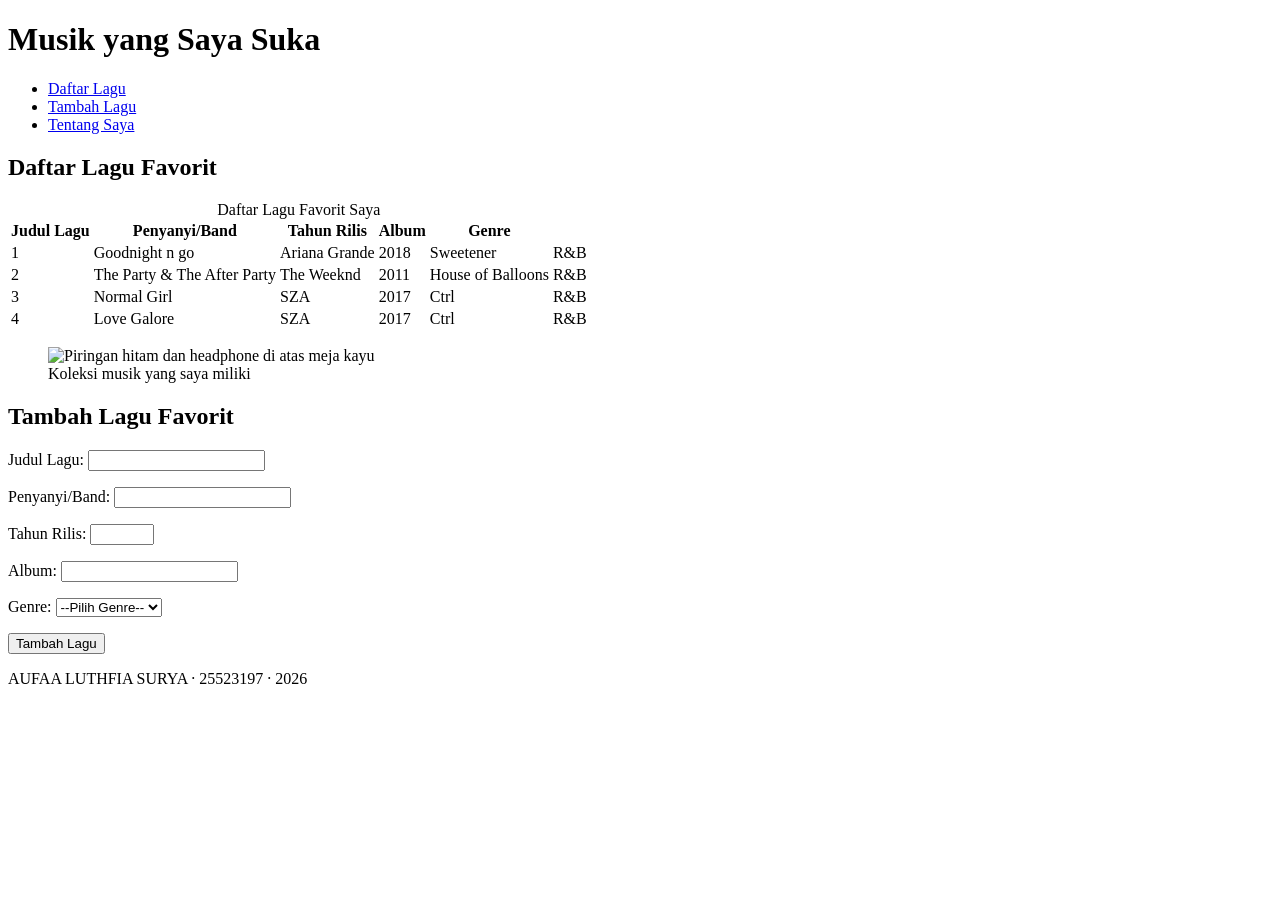
==== Woeksheetp4/Profil (2).html @ 4668ce4e "Add files via upload" ====
<!DOCTYPE html>
<!--
  KERANGKA AWAL — Halaman Profil Saya
  PABW 2026/2027 · Pertemuan 3

  Cara pakai:
  1. Salin berkas ini, ganti nama menjadi profil.html
  2. Ganti setiap tulisan TODO dengan isi milik Anda SENDIRI
  3. Simpan, lalu buka di peramban (F5 untuk memuat ulang)
  4. Kerjakan berurutan mengikuti Lembar B, C, D, dan E pada worksheet

  Jangan menghapus komentar TODO sebelum bagian itu Anda kerjakan —
  komentar itu adalah daftar periksa Anda sendiri.
-->
  
<html lang="id">
<head>
 <!-- TODO B.1: tambahkan dua baris meta di bawah ini: -->
  <title>Musik yang Saya Suka</title>
       <meta charset="utf-8">
       <meta name="viewport" content="width=device-width, initial-scale=1">
</head>
<body>

  <!-- TODO C.1: buat <header> di sini.
       Isinya: satu <h1> berisi judul halaman Anda.
       Di dalamnya juga ada <nav> berisi 3 tautan ke bagian halaman. -->
<header>
  <h1>Musik yang Saya Suka</h1>
  <nav aria-label="Navigasi utama">
    <ul>
      <li><a href="#daftar-lagu">Daftar Lagu</a></li>
      <li><a href="#tambah-lagu">Tambah Lagu</a></li>
      <li><a href="#tentang-saya">Tentang Saya</a></li>
    </ul>
  </nav>
</header>

  <!-- TODO C.2: buat <main> di sini sebagai pembungkus semua bagian isi.
       Di dalamnya ada 2 <section>, masing-masing punya <h2> sendiri. -->
<main>
     <section id="daftar-lagu">
          <h2>Daftar Lagu Favorit </h2>

    <!-- TODO D.1: di dalam section pertama, buat tabel data Anda.
         Wajib ada: <caption>, <thead>, <th scope="col">, dan minimal 3 baris data. -->
<table>
     <caption>Daftar Lagu Favorit Saya</caption>
     <thead>
          <tr>
               <th scope="col">Judul Lagu</th>
               <th scope="col">Penyanyi/Band</th>
               <th scope="col">Tahun Rilis</th>
               <th scope="col">Album</th>
               <th scope="col">Genre</th>
          </tr>
     </thead>
     <tbody>
          <tr>
               <td>1</td>
               <td>Goodnight n go</td>
               <td>Ariana Grande</td>
               <td>2018</td>
               <td>Sweetener</td>
               <td>R&B</td>
          </tr>
          <tr>
               <td>2</td>
               <td>The Party & The After Party</td>
               <td>The Weeknd</td>
               <td>2011</td>
               <td>House of Balloons</td>
               <td>R&B</td>
          </tr>
          <tr>
               <td>3</td>
               <td>Normal Girl</td>
               <td>SZA</td>
               <td>2017</td>
               <td>Ctrl</td>
               <td>R&B</td>
          </tr>
          <tr>
               <td>4</td>
               <td>Love Galore</td>
               <td>SZA</td>
               <td>2017</td>
               <td>Ctrl</td>
               <td>R&B</td>
          </tr>
     </tbody>
</table>

<figure>
     <img src="Musik.jpeg" 
     alt="Piringan hitam dan headphone di atas meja kayu"
     width="640" height="360" loading="lazy">
     <figcaption>Koleksi musik yang saya miliki</figcaption>
</section>

    <!-- TODO E.1: di dalam section kedua, buat form Anda.
         Wajib ada: minimal 3 kolom, setiap kolom punya <label for> yang
         cocok dengan id input-nya, dan satu atribut validasi. -->
<section id="tambah-lagu">
     <h2>Tambah Lagu Favorit</h2>
     
     <form action="/simpan" method="post">
          <p>
          <label for="judul">Judul Lagu:</label>
          <input type="text" id="judul" name="judul" required>
          </p>

          <p>
          <label for="penyanyi">Penyanyi/Band:</label>
          <input type="text" id="penyanyi" name="penyanyi" required>
          </p>

          <p>
          <label for="tahun">Tahun Rilis:</label>
          <input type="number" id="tahun" name="tahun" min="1900" max="2026" required>
          </p>

          <p>
          <label for="album">Album:</label>
          <input type="text" id="album" name="album">
          </p>

          <p>
          <label for="genre">Genre:</label>
          <select id="genre" name="genre" required>
               <option value="">--Pilih Genre--</option>
               <option value="Pop">Pop</option>
               <option value="Rock">Rock</option>
               <option value="R&B">R&B</option>
               <option value="Hip Hop">Hip Hop</option>
               <option value="Jazz">Jazz</option>
               <option value="Klasik">Klasik</option>
               <option value="Indie">Indie</option>
               <option value="folk">Folk</option>
               <option value="lainnya">Lainnnya</option>
          </select>
          </p>

          <button type="submit">Tambah Lagu</button>
     </form>
</section>
</main>

  <!-- TODO C.3: buat <footer> di sini.
       Isinya: nama Anda, NIM Anda, dan tahun. -->
<footer>
     <p>AUFAA LUTHFIA SURYA · 25523197 · 2026</p>
</footer>

</body>
</html>
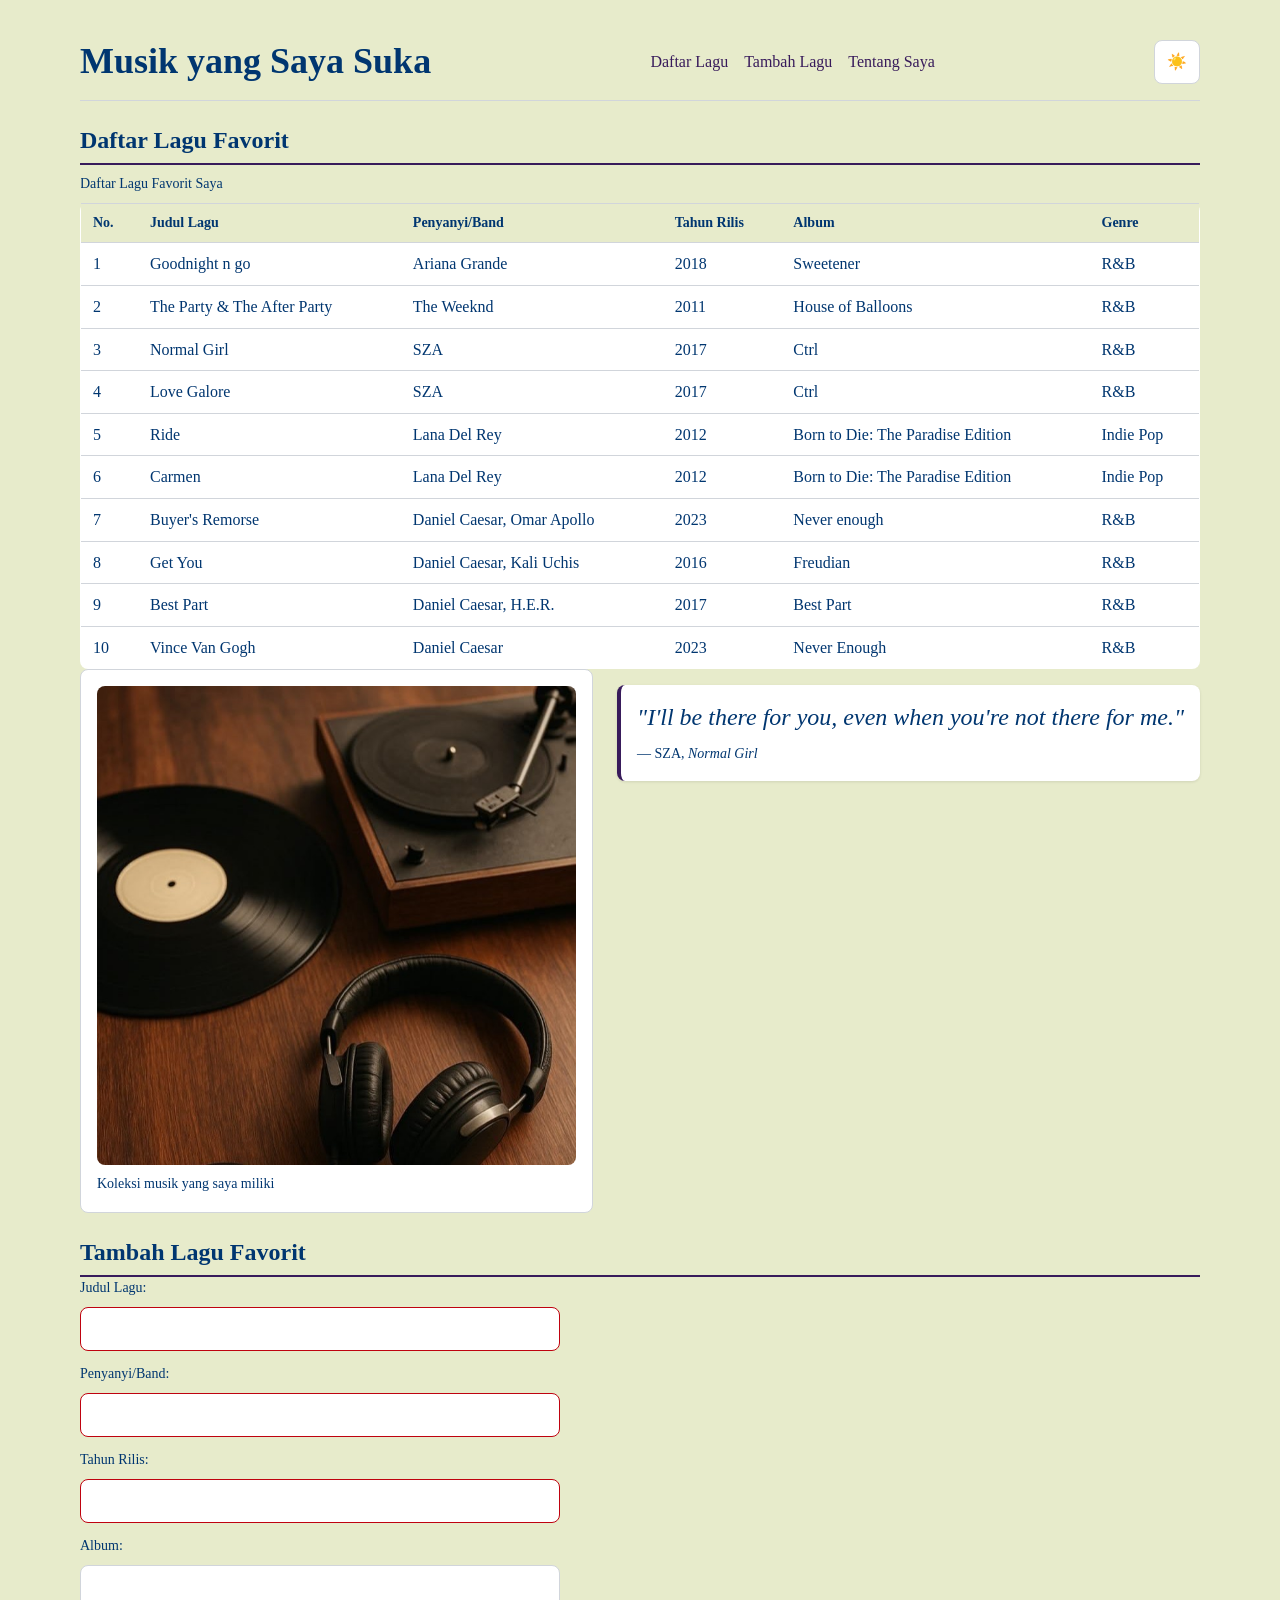
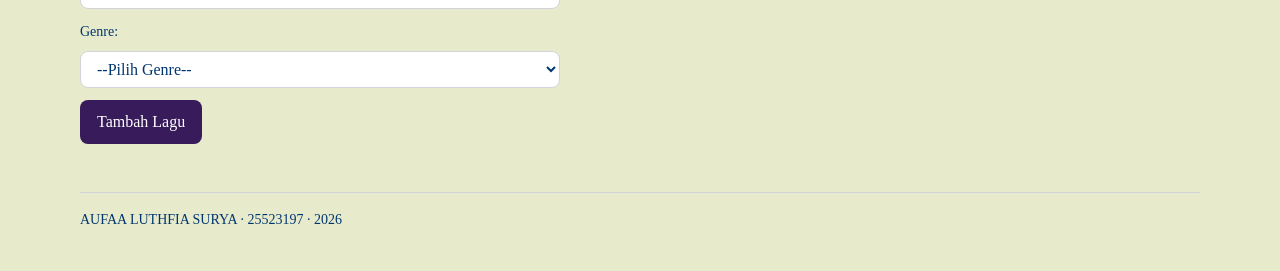
==== commit 15383d98: "Add files via upload" ====
--- a/Woeksheetp4/Profil (2).html
+++ b/Woeksheetp4/Profil (2).html
@@ -1,31 +1,22 @@
 <!DOCTYPE html>
-<!--
-  KERANGKA AWAL — Halaman Profil Saya
-  PABW 2026/2027 · Pertemuan 3
-
-  Cara pakai:
-  1. Salin berkas ini, ganti nama menjadi profil.html
-  2. Ganti setiap tulisan TODO dengan isi milik Anda SENDIRI
-  3. Simpan, lalu buka di peramban (F5 untuk memuat ulang)
-  4. Kerjakan berurutan mengikuti Lembar B, C, D, dan E pada worksheet
-
-  Jangan menghapus komentar TODO sebelum bagian itu Anda kerjakan —
-  komentar itu adalah daftar periksa Anda sendiri.
--->
   
 <html lang="id">
 <head>
- <!-- TODO B.1: tambahkan dua baris meta di bawah ini: -->
-  <title>Musik yang Saya Suka</title>
-       <meta charset="utf-8">
-       <meta name="viewport" content="width=device-width, initial-scale=1">
+  <meta charset="utf-8">
+  <meta name="viewport" content="width=device-width, initial-scale=1.0">
+  <title>MyY FAVORITE SONGS</title>
+ 
+  <link rel="stylesheet" href="tokens.css">
+  <link rel="stylesheet" href="base.css">
+  <link rel="stylesheet" href="layout.css">
+  <link rel="stylesheet" href="komponen.css">
+  <link rel="stylesheet" href="tema.css">
 </head>
 <body>
 
-  <!-- TODO C.1: buat <header> di sini.
-       Isinya: satu <h1> berisi judul halaman Anda.
-       Di dalamnya juga ada <nav> berisi 3 tautan ke bagian halaman. -->
+
 <header>
+<div class="header-baris">
   <h1>Musik yang Saya Suka</h1>
   <nav aria-label="Navigasi utama">
     <ul>
@@ -34,20 +25,24 @@
       <li><a href="#tentang-saya">Tentang Saya</a></li>
     </ul>
   </nav>
+<label class="tombol-tema">
+  <input type="checkbox" id="tema-terang" class="pengalih-tema">
+  ☀️
+</label>
+</div>
 </header>
 
-  <!-- TODO C.2: buat <main> di sini sebagai pembungkus semua bagian isi.
-       Di dalamnya ada 2 <section>, masing-masing punya <h2> sendiri. -->
+
 <main>
      <section id="daftar-lagu">
           <h2>Daftar Lagu Favorit </h2>
 
-    <!-- TODO D.1: di dalam section pertama, buat tabel data Anda.
-         Wajib ada: <caption>, <thead>, <th scope="col">, dan minimal 3 baris data. -->
+
 <table>
      <caption>Daftar Lagu Favorit Saya</caption>
      <thead>
           <tr>
+               <th scope="col">No.</th>
                <th scope="col">Judul Lagu</th>
                <th scope="col">Penyanyi/Band</th>
                <th scope="col">Tahun Rilis</th>
@@ -88,19 +83,74 @@
                <td>Ctrl</td>
                <td>R&B</td>
           </tr>
+          <tr>
+               <td>5</td>
+               <td>Ride</td>
+               <td>Lana Del Rey</td>
+               <td>2012</td>
+               <td>Born to Die: The Paradise Edition</td>
+               <td>Indie Pop</td>
+          </tr>
+          <tr>
+               <td>6</td>
+               <td>Carmen</td>
+               <td>Lana Del Rey</td>
+               <td>2012</td>
+               <td>Born to Die: The Paradise Edition</td>
+               <td>Indie Pop</td>
+          </tr>
+          <tr>
+               <td>7</td>
+               <td>Buyer's Remorse</td>
+               <td>Daniel Caesar, Omar Apollo</td>
+               <td>2023</td>
+               <td>Never enough</td>
+               <td>R&B</td>
+          </tr>
+          <tr>
+               <td>8</td>
+               <td>Get You</td>
+               <td>Daniel Caesar, Kali Uchis</td>
+               <td>2016</td>
+               <td>Freudian</td>
+               <td>R&B</td>
+          </tr>
+          <tr>
+               <td>9</td>
+               <td>Best Part</td>
+               <td>Daniel Caesar, H.E.R.</td>
+               <td>2017</td>
+               <td>Best Part</td>
+               <td>R&B</td>
+          </tr>
+          <tr>
+               <td>10</td>
+               <td>Vince Van Gogh</td>
+               <td>Daniel Caesar</td>
+               <td>2023</td>
+               <td>Never Enough</td>
+               <td>R&B</td>
+          </tr>
      </tbody>
 </table>
 
-<figure>
-     <img src="Musik.jpeg" 
-     alt="Piringan hitam dan headphone di atas meja kayu"
-     width="640" height="360" loading="lazy">
-     <figcaption>Koleksi musik yang saya miliki</figcaption>
+  <div class="dua-kolom">
+    <figure>
+      <img src="Musik.jpeg"
+           alt="Piringan hitam dan headphone di atas meja kayu"
+           loading="lazy">
+      <figcaption>Koleksi musik yang saya miliki</figcaption>
+    </figure>
+
+
+      <blockquote>
+        <p>"I'll be there for you, even when you're not there for me."</p>
+        <footer>— SZA, <cite>Normal Girl</cite></footer>
+      </blockquote>
+  </div>
 </section>
 
-    <!-- TODO E.1: di dalam section kedua, buat form Anda.
-         Wajib ada: minimal 3 kolom, setiap kolom punya <label for> yang
-         cocok dengan id input-nya, dan satu atribut validasi. -->
+
 <section id="tambah-lagu">
      <h2>Tambah Lagu Favorit</h2>
      
@@ -137,7 +187,7 @@
                <option value="Klasik">Klasik</option>
                <option value="Indie">Indie</option>
                <option value="folk">Folk</option>
-               <option value="lainnya">Lainnnya</option>
+               <option value="lainnya">Lainnya</option>
           </select>
           </p>
 
@@ -146,8 +196,7 @@
 </section>
 </main>
 
-  <!-- TODO C.3: buat <footer> di sini.
-       Isinya: nama Anda, NIM Anda, dan tahun. -->
+
 <footer>
      <p>AUFAA LUTHFIA SURYA · 25523197 · 2026</p>
 </footer>
--- a/Woeksheetp4/tokens.css
+++ b/Woeksheetp4/tokens.css
@@ -0,0 +1,38 @@
+/* LAPIS 1 — primitif: nilai mentah, tidak menyebut peran apa pun */
+:root {
+  --cream-200:  #E7EBCB;
+  --blue-900:  #003670;
+  --white:   #FFFFFF;
+  --gray-300:  #D1D5DB;
+  --purple-900:  #381B5B;
+  --red-700:   #BF020F;
+  --purple-950:  #14082A;
+  
+ 
+  --space-1: 0.25rem;
+  --space-2: 0.5rem;
+  --space-3: 0.75rem;
+  --space-4: 1rem;
+  --space-6: 1.5rem;
+  --radius-md: 0.5rem;
+  --radius-full: 999px;
+  --shadow-1: 0 1px 3px rgba(0, 0, 0, .10);
+  --text-sm: 0.875rem;
+  --text-md: 1rem;
+  --text-xl: 1.5rem;
+  --text-3xl: 2.25rem;
+}
+ 
+/* LAPIS 2 — semantik: peran. Isinya mengacu ke lapis 1. */
+:root {
+  --color-bg:       var(--cream-200);
+  --color-fg:       var(--blue-900);
+  --color-surface:  var(--white);
+  --color-border:   var(--gray-300);
+  --color-primary:  var(--purple-900);
+  --color-danger:   var(--red-700);
+  --color-focus:    var(--purple-950);
+ 
+  --card-pad:       var(--space-4);
+  --section-gap:    var(--space-6);
+}
--- a/Woeksheetp4/base.css
+++ b/Woeksheetp4/base.css
@@ -0,0 +1,31 @@
+*, *::before, 
+*::after {
+  box-sizing: border-box;      /* width sudah mencakup padding + border */
+}
+ 
+* { margin: 0; }               /* hapus jarak bawaan; atur sendiri memakai gap */
+ 
+img { max-width: 100%; height: auto; display: block; }
+
+html {
+  font-size: 100%;            /* ikuti pengaturan pengguna, jangan dipatok */
+}
+ 
+body {
+  font-family: system-ui, "Segoe UI", Roboto, sans-serif;
+  font-size: var(--text-md);
+  line-height: 1.6;           /* 1.5-1.7 nyaman untuk teks isi */
+  color: var(--color-fg);
+  background: var(--color-bg);
+  padding: var(--space-6) var(--space-4);
+  max-width: 72rem;
+  margin-inline: auto;
+}
+
+ 
+h1 { font-size: var(--text-3xl); line-height: 1.15; }
+h2 { font-size: var(--text-xl);  line-height: 1.25; }
+h3 { font-size: var(--text-md); }
+ 
+/* Batasi panjang baris supaya mata mudah berpindah baris */
+main p { max-width: 60ch; }
--- a/Woeksheetp4/layout.css
+++ b/Woeksheetp4/layout.css
@@ -0,0 +1,79 @@
+header {
+  padding-block: var(--space-4);
+  border-bottom: 1px solid var(--color-border);
+}
+ 
+.header-baris {                /* <div class="header-baris"> di dalam header */
+  display: flex;
+  align-items: center;          /* sumbu silang: rata tengah */
+  justify-content: space-between; /* sumbu utama: judul kiri, menu kanan */
+  gap: var(--space-4);
+  flex-wrap: wrap;              /* turun baris di layar sempit, jangan meluber */
+}
+ 
+nav ul {
+  display: flex;
+  gap: var(--space-4);
+  list-style: none;             /* daftar nav tanpa butir */
+  padding: 0;
+}
+ 
+nav a {
+  color: var(--color-primary);
+  text-decoration: none;
+}
+ 
+nav a:hover { text-decoration: underline; }
+
+main {
+  display: flex;
+  flex-direction: column;
+  gap: var(--section-gap);      /* jarak antar bagian, tanpa margin */
+  padding-block: var(--space-6);
+}
+ 
+.katalog {
+  display: flex;
+  flex-wrap: wrap;              /* kunci responsif: kartu turun sendiri */
+  gap: var(--space-4);
+}
+ 
+.kartu {
+  flex: 1 1 16rem;              /* tumbuh, menyusut, lebar dasar 16rem */
+  background: var(--color-surface);
+  border: 1px solid var(--color-border);
+  border-radius: var(--radius-md);
+  box-shadow: var(--shadow-1);
+  padding: var(--card-pad);
+}
+ 
+footer {
+  margin-top: var(--space-6);
+  padding-block: var(--space-4);
+  border-top: 1px solid var(--color-border);
+  color: var(--color-fg);       /* hindari abu pucat yang gagal kontras */
+  font-size: var(--text-sm);
+}
+
+h2 {
+  padding-bottom: var(--space-2);
+  border-bottom: 2px solid var(--color-primary);
+}
+
+.dua-kolom {
+  display: flex;
+  flex-wrap: wrap;
+  gap: var(--section-gap);
+  align-items: flex-start;
+}
+
+.dua-kolom > figure {
+  flex: 1 1 20rem;     
+  margin: 0;           
+}
+
+.dua-kolom > .kolom-kanan {
+  flex: 1 1 20rem;     
+}
+
+
--- a/Woeksheetp4/komponen.css
+++ b/Woeksheetp4/komponen.css
@@ -0,0 +1,132 @@
+.form-kolom {
+  display: flex;
+  flex-direction: column;
+  gap: var(--space-2);          /* jarak label ke isian, seragam */
+}
+ 
+label {
+  font-size: var(--text-sm);
+  font-weight: 400;
+}
+ 
+input, select, textarea {
+  font: inherit;                /* kolom isian ikut ukuran huruf halaman */
+  padding: var(--space-2) var(--space-3);
+  border: 1px solid var(--color-border);
+  border-radius: var(--radius-md);
+  background: var(--color-surface);
+  color: var(--color-fg);
+}
+ 
+button {
+  font: inherit;
+  padding: var(--space-2) var(--space-4);
+  border: 1px solid transparent;
+  border-radius: var(--radius-md);
+  background: var(--color-primary);
+  color: var(--color-surface);
+  cursor: pointer;
+}
+
+/* :focus-visible hanya muncul saat pengguna memakai papan ketik */
+:focus-visible {
+  outline: 2px solid var(--color-focus);
+  outline-offset: 2px;
+}
+ 
+/* JANGAN seperti ini — pengguna papan ketik kehilangan jejak */
+/* *:focus { outline: none; } */
+
+/* SALAH — form tampak merah padahal pengguna belum menyentuhnya */
+input:invalid { border-color: var(--color-danger); }
+ 
+/* BENAR — hanya setelah pengguna mengetik sesuatu yang tidak sah */
+input:user-invalid {
+  border-color: var(--color-danger);
+  border-width: 2px;
+}
+ 
+/* Pesan galat: sembunyikan selama belum tidak-sah, tampilkan saat perlu */
+.pesan-galat       { display: none; color: var(--color-danger); font-size: var(--text-sm); }
+.form-kolom:has(input:user-invalid) .pesan-galat { display: block; }
+
+table {
+  width: 100%;
+  border-collapse: collapse;      
+  background: var(--color-surface);
+  border: 1px solid var(--color-border);
+  border-radius: var(--radius-md);
+  overflow: hidden;                
+}
+
+caption {
+  text-align: left;
+  font-size: var(--text-sm);
+  color: var(--color-fg);
+  padding-block: var(--space-2);
+}
+
+th, td {
+  text-align: left;
+  padding: var(--space-2) var(--space-3);
+  border-bottom: 1px solid var(--color-border);
+}
+
+thead th {
+  background: var(--color-bg);
+  font-size: var(--text-sm);
+  font-weight: 600;
+}
+
+tbody tr:last-child td { border-bottom: none; } 
+tbody tr:hover { background: var(--color-bg); }  
+
+figure {
+  background: var(--color-surface);
+  border: 1px solid var(--color-border);
+  border-radius: var(--radius-md);
+  padding: var(--card-pad);
+}
+
+figure img {
+  border-radius: var(--radius-md);
+  margin-bottom: var(--space-2);
+}
+
+figcaption {
+  font-size: var(--text-sm);
+  color: var(--color-fg);
+}
+
+form p {
+  display: flex;
+  flex-direction: column;
+  gap: var(--space-2);
+  margin-bottom: var(--space-3);
+}
+
+form p:last-child { margin-bottom: 0; }
+
+blockquote {
+  background: var(--color-surface);
+  border-left: 4px solid var(--color-primary);
+  border-radius: var(--radius-md);
+  padding: var(--card-pad);
+  box-shadow: var(--shadow-1);
+  margin-top: var(--space-4);
+}
+
+blockquote p {
+  font-style: italic;
+  font-size: var(--text-xl);
+  line-height: 1.4;
+  margin-bottom: var(--space-2);
+}
+
+blockquote footer {
+  border: none;
+  padding: 0;
+  margin: 0;
+  font-size: var(--text-sm);
+  color: var(--color-fg);
+}
--- a/Woeksheetp4/tema.css
+++ b/Woeksheetp4/tema.css
@@ -0,0 +1,66 @@
+body {
+  font-family: 'Times New Roman', Times, serif;
+}
+
+@media (prefers-color-scheme: dark) {
+  :root {
+    --color-bg:      #14082A;
+    --color-fg:      #E7EBCB;
+    --color-surface: #1F1140;
+    --color-border:  #3A2A5C;
+    --color-primary: #B79CFF;
+    --color-danger:  #FF8A8A;
+    --color-focus:   #FFC000;
+    --shadow-1:      0 1px 3px rgba(0, 0, 0, .45);
+  }
+}
+
+:root:has(#tema-gelap:checked) {
+  --color-bg:      #14082A;
+  --color-fg:      #E7EBCB;
+  --color-surface: #1F1140;
+  --color-border:  #3A2A5C;
+  --color-primary: #B79CFF;
+  --color-danger:  #FF8A8A;
+  --color-focus:   #FFC000;
+  --shadow-1:      0 1px 3px rgba(0, 0, 0, .45);
+}
+
+:root:has(#tema-terang:checked) {
+  --color-bg:      var(--cream-200);
+  --color-fg:      var(--blue-900);
+  --color-surface: var(--white);
+  --color-border:  var(--gray-300);
+  --color-primary: var(--purple-900);
+  --color-danger:  var(--red-700);
+  --color-focus:   var(--purple-950);
+  --shadow-1:      0 1px 3px rgba(0, 0, 0, .10);
+}
+
+.pengalih-tema {
+  position: absolute;
+  opacity: 0;
+  width: 0;
+  height: 0;
+  pointer-events: none;
+}
+
+.tombol-tema {
+  display: inline-flex;
+  align-items: center;
+  gap: var(--space-1);
+  font: inherit;
+  padding: var(--space-2) var(--space-3);
+  border: 1px solid var(--color-border);
+  border-radius: var(--radius-md);
+  background: var(--color-surface);
+  color: var(--color-fg);
+  cursor: pointer;
+  user-select: none;
+}
+
+.tombol-tema:hover {
+  background: var(--color-primary);
+  color: var(--color-surface);
+  border-color: var(--color-primary);
+}
